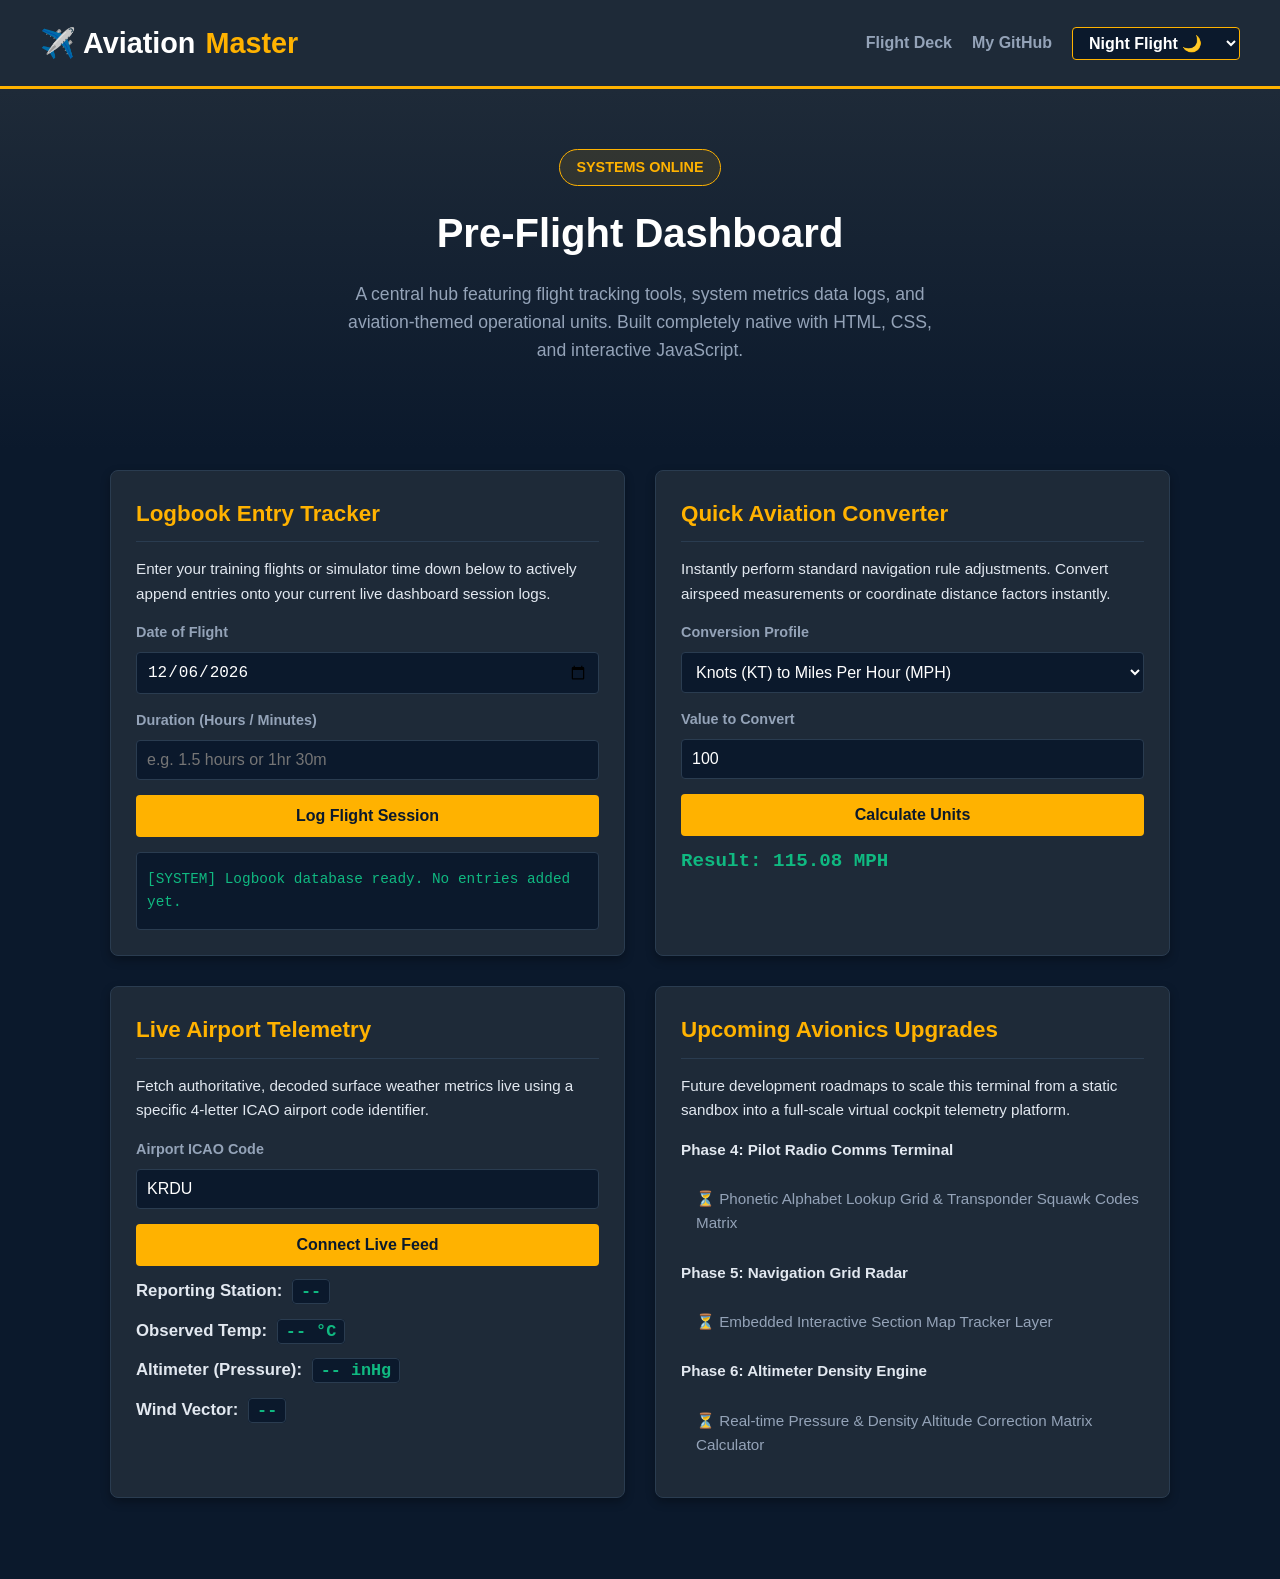
==== index.html @ 1edf4a65 "Update index.html hi" ====
<!DOCTYPE html>
<html lang="en">
<head>
    <meta charset="UTF-8">
    <meta name="viewport" content="width=device-width, initial-scale=1.0">
    <title>Aviation Master | Flight Deck</title>
    <!-- Connects your content directly to your external style.css stylesheet -->
    <link rel="stylesheet" href="style.css">
    <!-- Keep this line to show the airplane on your browser tab -->
    <link rel="icon" href="data:image/svg+xml,<svg xmlns='http://www.w3.org/2000/svg' viewBox='0 0 100 100'><text y='.9em' font-size='90'>✈️</text></svg>">
</head>
<body>
    
    <!-- Header Navigation Bar -->
    <header>
        <h1>✈️ Aviation<span>Master</span></h1>
        <nav style="display: flex; align-items: center; gap: 20px;">
            <!-- Linked to home dashboard link -->
            <a href="https://github.io" style="color: var(--text-muted); text-decoration: none; font-weight: 600;">Flight Deck</a>
            <!-- Linked directly to your real GitHub profile page -->
            <a href="https://github.com/Aviation-Master/aviation-master.github.io" target="_blank" style="color: var(--text-muted); text-decoration: none; font-weight: 600;">My GitHub</a>
            
            <select id="themeSelector" class="theme-selector" onchange="changeCockpitTheme()">
                <option value="default">Night Flight 🌙</option>
                <option value="day-vfr">Day VFR ☀️</option>
                <option value="hud-green">Tactical HUD 🟢</option>
            </select>
        </nav>
    </header>

    <!-- Hero Introduction -->
    <section class="hero">
        <div class="badge">SYSTEMS ONLINE</div>
        <h2>Pre-Flight Dashboard</h2>
        <p>A central hub featuring flight tracking tools, system metrics data logs, and aviation-themed operational units. Built completely native with HTML, CSS, and interactive JavaScript.</p>
    </section>

    <!-- Dashboard Main Grid Layout -->
    <main class="container">

        <!-- Tool 1: Flight Time Log Tracker -->
        <div class="card">
            <h3>Logbook Entry Tracker</h3>
            <p>Enter your training flights or simulator time down below to actively append entries onto your current live dashboard session logs.</p>
            
            <label for="logDate">Date of Flight</label>
            <input type="date" id="logDate">

            <label for="flightHours">Duration (Hours / Minutes)</label>
            <input type="text" id="flightHours" placeholder="e.g. 1.5 hours or 1hr 30m">

            <button onclick="addLogEntry()">Log Flight Session</button>

            <div class="log-output" id="logOutput">
                <div class="log-item">[SYSTEM] Logbook database ready. No entries added yet.</div>
            </div>
        </div>

        <!-- Tool 2: Aviation Unit Calculator Converter -->
        <div class="card">
            <h3>Quick Aviation Converter</h3>
            <p>Instantly perform standard navigation rule adjustments. Convert airspeed measurements or coordinate distance factors instantly.</p>
            
            <label for="calcType">Conversion Profile</label>
            <select id="calcType">
                <option value="ktToMph">Knots (KT) to Miles Per Hour (MPH)</option>
                <option value="nmToFt">Nautical Miles (NM) to Feet (FT)</option>
            </select>

            <label for="calcInput">Value to Convert</label>
            <input type="number" id="calcInput" placeholder="Enter number value here..." value="100">

            <button onclick="performConversion()">Calculate Units</button>

            <div class="calc-result" id="calcResult">Result: 115.08 MPH</div>
        </div>

        <!-- Tool 3: Live Telemetry Feed -->
        <div class="card">
            <h3>Live Airport Telemetry</h3>
            <p>Fetch authoritative, decoded surface weather metrics live using a specific 4-letter ICAO airport code identifier.</p>
            
            <label for="icaoInput">Airport ICAO Code</label>
            <input type="text" id="icaoInput" value="KRDU" style="text-transform: uppercase;">

            <button onclick="fetchLiveTelemetry()">Connect Live Feed</button>

            <div class="atmosphere-results">
                <p><strong>Reporting Station:</strong> <span id="stationResult" class="metric-highlight">--</span></p>
                <p><strong>Observed Temp:</strong> <span id="liveTempResult" class="metric-highlight">-- °C</span></p>
                <p><strong>Altimeter (Pressure):</strong> <span id="livePressResult" class="metric-highlight">-- inHg</span></p>
                <p><strong>Wind Vector:</strong> <span id="windResult" class="metric-highlight">--</span></p>
            </div>
        </div>
        
        <!-- Section 4: Pure Future Flight Deck Development Roadmap -->
        <div class="card">
            <h3>Upcoming Avionics Upgrades</h3>
            <p>Future development roadmaps to scale this terminal from a static sandbox into a full-scale virtual cockpit telemetry platform.</p>
            
            <div style="display: flex; flex-direction: column; gap: 10px; margin-top: 15px;">
                <p><strong>Phase 4: Pilot Radio Comms Terminal</strong></p>
                <p style="padding-left: 15px; color: var(--text-muted);">⏳ Phonetic Alphabet Lookup Grid & Transponder Squawk Codes Matrix</p>
                
                <p><strong>Phase 5: Navigation Grid Radar</strong></p>
                <p style="padding-left: 15px; color: var(--text-muted);">⏳ Embedded Interactive Section Map Tracker Layer</p>
                
                <p><strong>Phase 6: Altimeter Density Engine</strong></p>
                <p style="padding-left: 15px; color: var(--text-muted);">⏳ Real-time Pressure & Density Altitude Correction Matrix Calculator</p>
            </div>
        </div>


    </main>

        <!-- JavaScript Interactive Logic Engine -->
    <script>
        // FIXED LOCAL TIMEZONE ENGINE: Forces the calendar box to lock onto your true local clock
        const today = new Date();
        const yyyy = today.getFullYear();
        const mm = String(today.getMonth() + 1).padStart(2, '0'); 
        const dd = String(today.getDate()).padStart(2, '0');
        
        document.getElementById('logDate').value = `${yyyy}-${mm}-${dd}`;

        // Tool 1 Logic: Logbook Entries
        function addLogEntry() {
            const dateInput = document.getElementById('logDate').value;
            const hoursInput = document.getElementById('flightHours').value;
            const logOutput = document.getElementById('logOutput');

            if (!hoursInput) {
                alert('Please enter a duration!');
                return;
            }

            if (logOutput.innerText.includes("No entries added yet")) {
                logOutput.innerHTML = '';
            }

            const entry = document.createElement('div');
            entry.className = 'log-item';
            entry.innerText = `[LOGGED] ${dateInput} | Duration: ${hoursInput}`;
            
            logOutput.insertBefore(entry, logOutput.firstChild);
            document.getElementById('flightHours').value = '';
        }

        // Tool 2 Logic: Unit Conversions
        function performConversion() {
            const type = document.getElementById('calcType').value;
            const inputVal = parseFloat(document.getElementById('calcInput').value);
            const resultDiv = document.getElementById('calcResult');

            if (isNaN(inputVal)) {
                resultDiv.innerText = "Please enter a valid number";
                return;
            }

            if (type === 'ktToMph') {
                const mph = (inputVal * 1.15078).toFixed(2);
                resultDiv.innerText = `Result: ${mph} MPH`;
            } else if (type === 'nmToFt') {
                const feet = (inputVal * 6076.115).toFixed(2);
                resultDiv.innerText = `Result: ${feet} FT`;
            }
        }

        // Tool 3 Logic: Clean Open Data Feed
        async function fetchLiveTelemetry() {
            const icao = document.getElementById('icaoInput').value.trim().toUpperCase();
            const stationDiv = document.getElementById('stationResult');
            const tempDiv = document.getElementById('liveTempResult');
            const pressDiv = document.getElementById('livePressResult');
            const windDiv = document.getElementById('windResult');

            if (icao.length !== 4) {
                alert('Please enter a valid 4-letter ICAO airport code (e.g., KRDU)!');
                return;
            }

            stationDiv.innerText = "CONNECTING...";

            const airportDatabase = {
                'KRDU': { lat: 35.8776, lon: -78.7875 },
                'KJFK': { lat: 40.6398, lon: -73.7789 },
                'KLAX': { lat: 33.9416, lon: -118.4085 },
                'KORD': { lat: 41.9742, lon: -87.9073 },
                'KATL': { lat: 33.6407, lon: -84.4277 }
            };

            const coords = airportDatabase[icao];

            if (!coords) {
                stationDiv.innerText = "NOT IN DATABASE";
                alert(`Station ${icao} is outside our current geolocation database. Please use KRDU, KJFK, KLAX, KORD, or KATL.`);
                return;
            }

            try {
                // FIXED: Explicitly corrected template literal variable matching endpoints
                const url = `https://api.open-meteo.com/v1/forecast?latitude=${coords.lat}&longitude=${coords.lon}&current=temperature_2m,surface_pressure,wind_speed_10m,wind_direction_10m`;
                const response = await fetch(url);
                
                if (!response.ok) throw new Error('Data pipeline dropped');
                
                const data = await response.json();
                
                if (!data || !data.current) {
                    throw new Error('Data payload missing');
                }

                const current = data.current;
                stationDiv.innerText = icao;
                
                if (current.temperature_2m !== undefined && current.temperature_2m !== null) {
                    tempDiv.innerText = `${current.temperature_2m.toFixed(1)} °C`;
                } else {
                    tempDiv.innerText = "N/A";
                }
                
                if (current.surface_pressure !== undefined && current.surface_pressure !== null) {
                    const inHg = (current.surface_pressure * 0.02953).toFixed(2);
                    pressDiv.innerText = `${inHg} inHg`;
                } else {
                    pressDiv.innerText = "N/A";
                }
                
                if (current.wind_speed_10m !== undefined && current.wind_speed_10m !== null) {
                    const kph = current.wind_speed_10m;
                    if (kph === 0) {
                        windDiv.innerText = "Calm";
                    } else {
                        const knots = (kph * 0.539957).toFixed(0);
                        const heading = current.wind_direction_10m !== undefined ? `${current.wind_direction_10m}°` : "VRB";
                        windDiv.innerText = `${heading} @ ${knots} KT`;
                    }
                } else {
                    windDiv.innerText = "N/A";
                }

            } catch (error) {
                console.error('Telemetry stream failed:', error);
                stationDiv.innerText = "ERROR";
                alert('Failed to connect to the live data stream. Verify your connection or retry.');
            }
        }
        
        // Phase 3 Theme Logic Matrix Trigger
        function changeCockpitTheme() {
            const selectedTheme = document.getElementById('themeSelector').value;
            if (selectedTheme === 'default') {
                document.documentElement.removeAttribute('data-theme');
            } else {
                document.documentElement.setAttribute('data-theme', selectedTheme);
            }
        }

    </script>
</body>
</html>
---- style.css ----
/* Aviation Cockpit Theme Control Matrix */
:root {
    --midnight-blue: #0b192c;
    --cockpit-charcoal: #1e2a38;
    --instrument-gold: #ffb200;
    --steel-gray: #e2e8f0;
    --cloud-white: #ffffff;
    --text-muted: #94a3b8;
    --card-border: #2a3c50;
}

/* Day VFR Color Profile overrides */
[data-theme="day-vfr"] {
    --midnight-blue: #f0f4f8;
    --cockpit-charcoal: #ffffff;
    --instrument-gold: #0066cc;
    --steel-gray: #1e293b;
    --cloud-white: #0f172a;
    --text-muted: #64748b;
    --card-border: #cbd5e1;
}

/* Tactical HUD Color Profile overrides */
[data-theme="hud-green"] {
    --midnight-blue: #0c0f0d;
    --cockpit-charcoal: #141a16;
    --instrument-gold: #00ff66;
    --steel-gray: #a3e635;
    --cloud-white: #39ff14;
    --text-muted: #4ade80;
    --card-border: #004d1a;
}

* {
    box-sizing: border-box;
    margin: 0;
    padding: 0;
}

body {
    background-color: var(--midnight-blue);
    color: var(--cloud-white);
    font-family: 'Segoe UI', -apple-system, BlinkMacSystemFont, Roboto, sans-serif;
    line-height: 1.6;
    padding-bottom: 60px;
    transition: background-color 0.3s ease, color 0.3s ease;
}

/* Navigation Header Styling */
header {
    background-color: var(--cockpit-charcoal);
    border-bottom: 3px solid var(--instrument-gold);
    padding: 20px 40px;
    display: flex;
    justify-content: space-between;
    align-items: center;
    transition: background-color 0.3s ease, border-color 0.3s ease;
}

header h1 {
    font-size: 1.8rem;
    color: var(--cloud-white);
    display: flex;
    align-items: center;
    gap: 10px;
}

header h1 span {
    color: var(--instrument-gold);
}

.theme-selector {
    background-color: var(--midnight-blue);
    color: var(--cloud-white);
    border: 1px solid var(--instrument-gold);
    padding: 6px 12px;
    border-radius: 4px;
    font-weight: 600;
    cursor: pointer;
    width: auto;
    margin-bottom: 0;
}

/* Main Layout Hero Styling */
.hero {
    text-align: center;
    padding: 60px 20px;
    background: linear-gradient(180deg, var(--cockpit-charcoal) 0%, var(--midnight-blue) 100%);
}

.hero h2 {
    font-size: 2.5rem;
    margin-bottom: 15px;
}

.hero p {
    color: var(--text-muted);
    max-width: 600px;
    margin: 0 auto 25px auto;
    font-size: 1.1rem;
}

.badge {
    background-color: rgba(255, 178, 0, 0.1);
    color: var(--instrument-gold);
    padding: 6px 16px;
    border-radius: 20px;
    font-weight: bold;
    font-size: 0.9rem;
    display: inline-block;
    margin-bottom: 15px;
    border: 1px solid var(--instrument-gold);
}

/* Grid Container for Layout Panels */
.container {
    max-width: 1100px;
    margin: 0 auto;
    padding: 20px;
    display: grid;
    grid-template-columns: 1fr 1fr;
    gap: 30px;
}

@media (max-width: 768px) {
    .container {
        grid-template-columns: 1fr;
    }
}

/* Dashboard Information Cards */
.card {
    background-color: var(--cockpit-charcoal);
    border-radius: 8px;
    padding: 25px;
    border: 1px solid var(--card-border);
    box-shadow: 0 4px 10px rgba(0,0,0,0.3);
    transition: background-color 0.3s ease, border-color 0.3s ease;
}

.card h3 {
    color: var(--instrument-gold);
    margin-bottom: 15px;
    font-size: 1.4rem;
    border-bottom: 1px solid var(--card-border);
    padding-bottom: 10px;
}

.card p {
    color: var(--steel-gray);
    margin-bottom: 15px;
    font-size: 0.95rem;
}

/* Form and Interactive Elements UI */
label {
    display: block;
    margin-bottom: 8px;
    font-weight: 600;
    font-size: 0.9rem;
    color: var(--text-muted);
}

input, select {
    width: 100%;
    padding: 10px;
    background-color: var(--midnight-blue);
    border: 1px solid var(--card-border);
    color: var(--cloud-white);
    border-radius: 4px;
    margin-bottom: 15px;
    font-size: 1rem;
    transition: background-color 0.3s ease, border-color 0.3s ease;
}

input:focus, select:focus {
    outline: none;
    border-color: var(--instrument-gold);
}

button {
    width: 100%;
    background-color: var(--instrument-gold);
    color: #0b192c;
    border: none;
    padding: 12px;
    font-weight: bold;
    font-size: 1rem;
    border-radius: 4px;
    cursor: pointer;
    transition: background-color 0.2s, color 0.2s;
}

button:hover {
    filter: brightness(0.9);
}

/* Data Log Area Output Styling */
.log-output {
    margin-top: 15px;
    max-height: 150px;
    overflow-y: auto;
    background-color: var(--midnight-blue);
    padding: 10px;
    border-radius: 4px;
    border: 1px solid var(--card-border);
}

.log-item {
    font-family: monospace;
    font-size: 0.9rem;
    border-bottom: 1px solid var(--card-border);
    padding: 5px 0;
    color: #10b981;
}

.log-item:last-child {
    border-bottom: none;
}

.calc-result {
    font-size: 1.2rem;
    font-weight: bold;
    color: #10b981;
    margin-top: 10px;
    font-family: monospace;
}

/* Custom Atmosphere Interactive Metrics Layout */
.atmosphere-results p {
    margin: 12px 0 !important;
    font-size: 1.05rem !important;
}

.metric-highlight {
    color: #10b981;
    font-family: monospace;
    font-weight: bold;
    background-color: var(--midnight-blue);
    padding: 2px 8px;
    border-radius: 4px;
    border: 1px solid var(--card-border);
    margin-left: 5px;
}
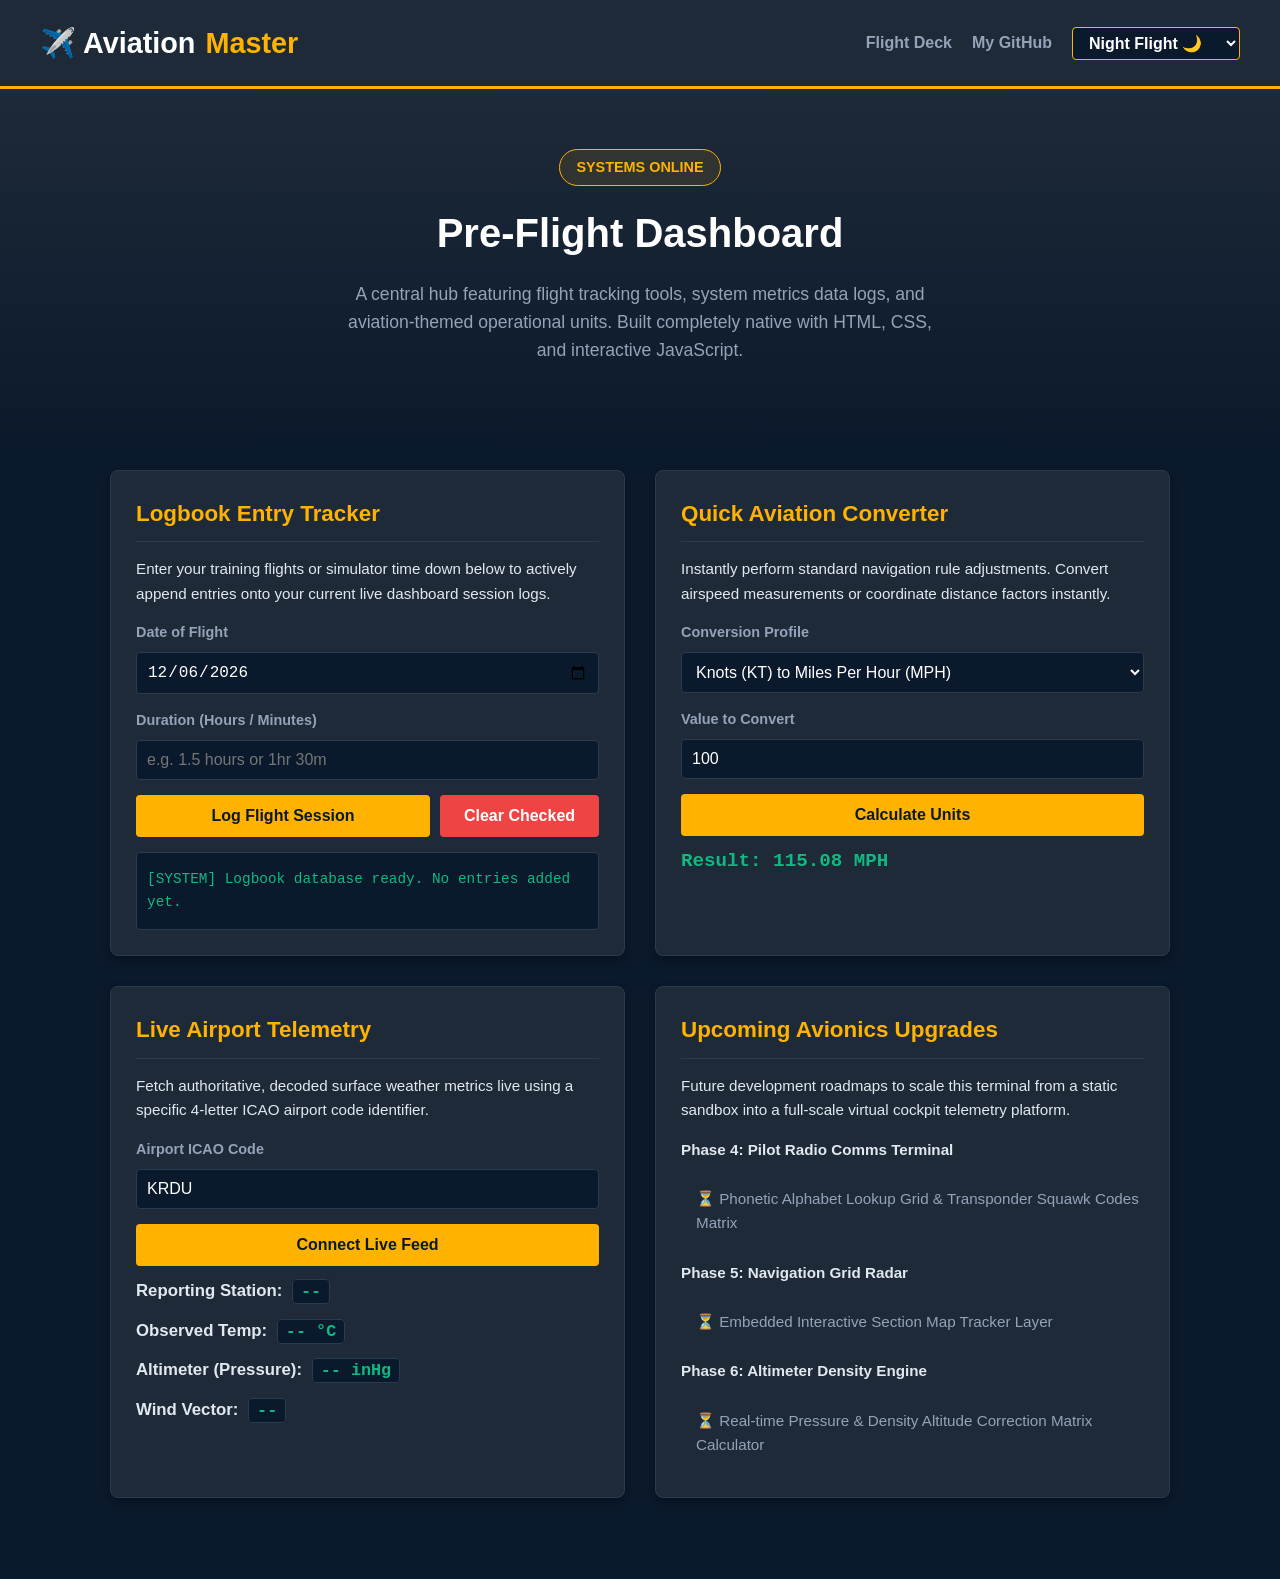
==== commit 9b7191be: "Update index.html hi" ====
--- a/index.html
+++ b/index.html
@@ -38,7 +38,7 @@
     <!-- Dashboard Main Grid Layout -->
     <main class="container">
 
-        <!-- Tool 1: Flight Time Log Tracker -->
+        <!-- Tool 1: Flight Time Log Tracker (With Permanent Memory & Selective Clear Engine) -->
         <div class="card">
             <h3>Logbook Entry Tracker</h3>
             <p>Enter your training flights or simulator time down below to actively append entries onto your current live dashboard session logs.</p>
@@ -49,10 +49,14 @@
             <label for="flightHours">Duration (Hours / Minutes)</label>
             <input type="text" id="flightHours" placeholder="e.g. 1.5 hours or 1hr 30m">
 
-            <button onclick="addLogEntry()">Log Flight Session</button>
+            <!-- Side-by-side action buttons -->
+            <div style="display: flex; gap: 10px; margin-bottom: 15px;">
+                <button onclick="addLogEntry()" style="flex: 2;">Log Flight Session</button>
+                <button onclick="clearSelectedLogs()" style="flex: 1; background-color: #ef4444; color: white;">Clear Checked</button>
+            </div>
 
             <div class="log-output" id="logOutput">
-                <div class="log-item">[SYSTEM] Logbook database ready. No entries added yet.</div>
+                <div class="log-item" id="defaultLogMessage">[SYSTEM] Logbook database ready. No entries added yet.</div>
             </div>
         </div>
 
@@ -123,7 +127,10 @@
         
         document.getElementById('logDate').value = `${yyyy}-${mm}-${dd}`;
 
-        // Tool 1 Logic: Logbook Entries
+        // Run this immediately on page load to restore saved flights from local browser memory
+        loadSavedLogbook();
+
+        // Tool 1 Logic: Logbook Entries (Generates an active checkbox wrapper for every item)
         function addLogEntry() {
             const dateInput = document.getElementById('logDate').value;
             const hoursInput = document.getElementById('flightHours').value;
@@ -134,16 +141,93 @@
                 return;
             }
 
-            if (logOutput.innerText.includes("No entries added yet")) {
-                logOutput.innerHTML = '';
-            }
-
-            const entry = document.createElement('div');
-            entry.className = 'log-item';
-            entry.innerText = `[LOGGED] ${dateInput} | Duration: ${hoursInput}`;
-            
-            logOutput.insertBefore(entry, logOutput.firstChild);
+            // Remove placeholder message element if it exists
+            const defaultMsg = document.getElementById('defaultLogMessage');
+            if (defaultMsg) {
+                defaultMsg.remove();
+            }
+
+            const logText = `[LOGGED] ${dateInput} | Duration: ${hoursInput}`;
+
+            // 1. Create a structured container with an embedded check switch
+            const entryRow = document.createElement('div');
+            entryRow.className = 'log-item';
+            entryRow.style.display = 'flex';
+            entryRow.style.alignItems = 'center';
+            entryRow.style.gap = '10px';
+            
+            // Build the checkbox element layout structure
+            entryRow.innerHTML = `
+                <input type="checkbox" class="log-clear-chk" style="width: auto; margin-bottom: 0; cursor: pointer;">
+                <span class="log-text-data">${logText}</span>
+            `;
+            
+            logOutput.insertBefore(entryRow, logOutput.firstChild);
+
+            // 2. Write the entry straight to the browser's disk array data layer (Permanent Storage)
+            let savedLogs = JSON.parse(localStorage.getItem('aviationLogbook')) || [];
+            savedLogs.unshift(logText); // Keep newest items on top
+            localStorage.setItem('aviationLogbook', JSON.stringify(savedLogs));
+
             document.getElementById('flightHours').value = '';
+        }
+
+        // Database Loader: Re-builds checkable elements from your hard drive memory on startup
+        function loadSavedLogbook() {
+            const logOutput = document.getElementById('logOutput');
+            const savedLogs = JSON.parse(localStorage.getItem('aviationLogbook')) || [];
+
+            if (savedLogs.length > 0) {
+                logOutput.innerHTML = ''; // Clear default system block
+                savedLogs.forEach(logText => {
+                    const entryRow = document.createElement('div');
+                    entryRow.className = 'log-item';
+                    entryRow.style.display = 'flex';
+                    entryRow.style.alignItems = 'center';
+                    entryRow.style.gap = '10px';
+                    
+                    entryRow.innerHTML = `
+                        <input type="checkbox" class="log-clear-chk" style="width: auto; margin-bottom: 0; cursor: pointer;">
+                        <span class="log-text-data">${logText}</span>
+                    `;
+                    logOutput.appendChild(entryRow);
+                });
+            }
+        }
+
+        // Selective Deletion Loop Engine: Re-indexes database entries based on check parameters
+        function clearSelectedLogs() {
+            const logOutput = document.getElementById('logOutput');
+            const rows = logOutput.querySelectorAll('.log-item');
+            
+            let updatedLogsArray = [];
+            let checkCount = 0;
+
+            // Loop through your screen elements list to safely verify constraints
+            rows.forEach(row => {
+                const chk = row.querySelector('.log-clear-chk');
+                // If it isn't checked, keep it in our system array memory layer
+                if (chk && !chk.checked) {
+                    const textNode = row.querySelector('.log-text-data');
+                    if (textNode) updatedLogsArray.push(textNode.innerText);
+                } else if (chk && chk.checked) {
+                    checkCount++;
+                    row.remove(); // Safely pull it straight off your browser screen DOM tracking tree
+                }
+            });
+
+            if (checkCount === 0) {
+                alert('Please check the box next to the flight logs you wish to delete first!');
+                return;
+            }
+
+            // Sync the updated collection file array back to your local hard drive cache space
+            localStorage.setItem('aviationLogbook', JSON.stringify(updatedLogsArray));
+
+            // If you delete absolutely every row, automatically restore the original system banner message
+            if (updatedLogsArray.length === 0) {
+                logOutput.innerHTML = '<div class="log-item" id="defaultLogMessage">[SYSTEM] Logbook database ready. No entries added yet.</div>';
+            }
         }
 
         // Tool 2 Logic: Unit Conversions
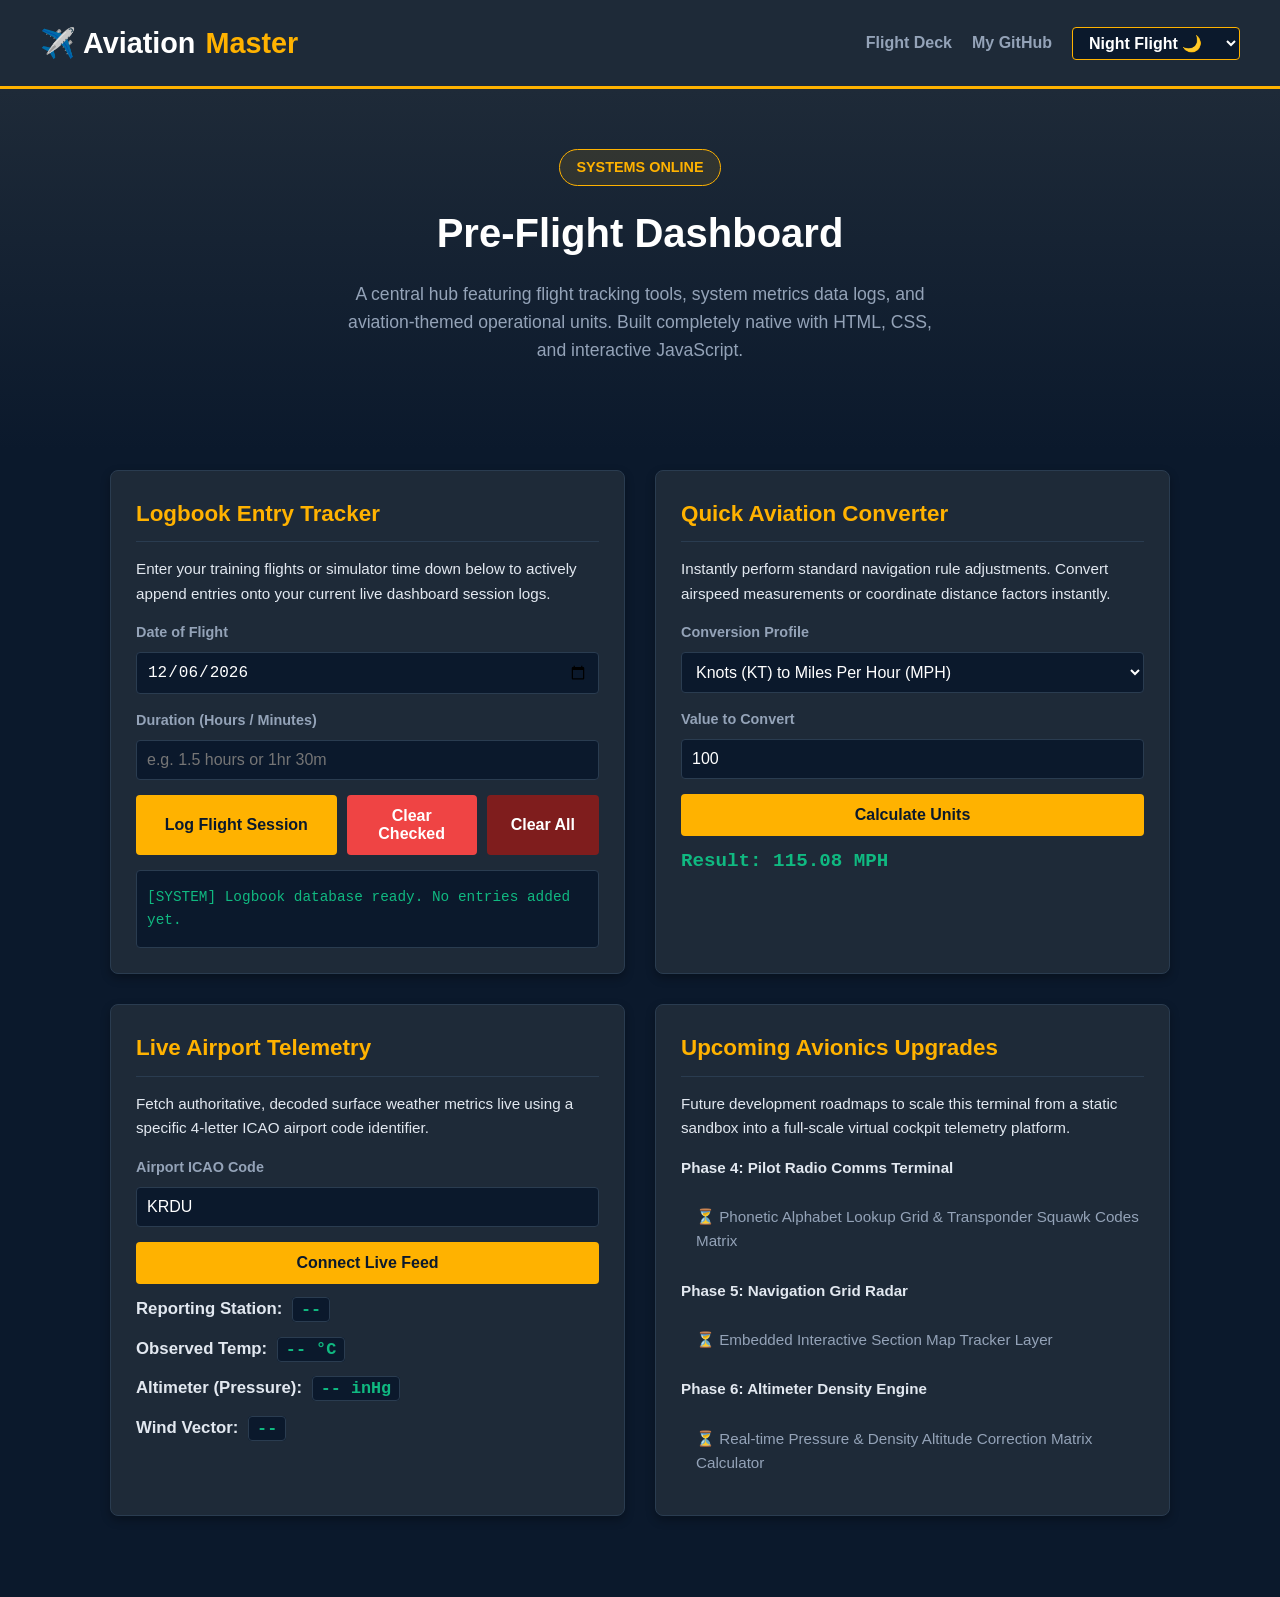
==== commit 8a506218: "Update index.html hi" ====
--- a/index.html
+++ b/index.html
@@ -47,12 +47,13 @@
             <input type="date" id="logDate">
 
             <label for="flightHours">Duration (Hours / Minutes)</label>
-            <input type="text" id="flightHours" placeholder="e.g. 1.5 hours or 1hr 30m">
-
-            <!-- Side-by-side action buttons -->
+            <input type="text" id="flightHours" placeholder="e.g. 1.5 hours or 1hr 30m" onfocus="this.select()">
+
+            <!-- Three side-by-side action buttons -->
             <div style="display: flex; gap: 10px; margin-bottom: 15px;">
                 <button onclick="addLogEntry()" style="flex: 2;">Log Flight Session</button>
-                <button onclick="clearSelectedLogs()" style="flex: 1; background-color: #ef4444; color: white;">Clear Checked</button>
+                <button onclick="clearSelectedLogs()" style="flex: 1.2; background-color: #ef4444; color: white;">Clear Checked</button>
+                <button onclick="clearAllLogs()" style="flex: 1; background-color: #7f1d1d; color: white;">Clear All</button>
             </div>
 
             <div class="log-output" id="logOutput">
@@ -72,7 +73,7 @@
             </select>
 
             <label for="calcInput">Value to Convert</label>
-            <input type="number" id="calcInput" placeholder="Enter number value here..." value="100">
+            <input type="number" id="calcInput" placeholder="Enter number value here..." value="100" onfocus="this.select()">
 
             <button onclick="performConversion()">Calculate Units</button>
 
@@ -85,7 +86,7 @@
             <p>Fetch authoritative, decoded surface weather metrics live using a specific 4-letter ICAO airport code identifier.</p>
             
             <label for="icaoInput">Airport ICAO Code</label>
-            <input type="text" id="icaoInput" value="KRDU" style="text-transform: uppercase;">
+            <input type="text" id="icaoInput" value="KRDU" style="text-transform: uppercase;" onfocus="this.select()">
 
             <button onclick="fetchLiveTelemetry()">Connect Live Feed</button>
 
@@ -330,16 +331,72 @@
             }
         }
         
-        // Phase 3 Theme Logic Matrix Trigger
+                // Phase 3 Theme Logic Matrix Trigger (With Persistent Memory Storage)
         function changeCockpitTheme() {
             const selectedTheme = document.getElementById('themeSelector').value;
+            
             if (selectedTheme === 'default') {
                 document.documentElement.removeAttribute('data-theme');
+                localStorage.setItem('cockpitThemeSetting', 'default');
             } else {
                 document.documentElement.setAttribute('data-theme', selectedTheme);
-            }
-        }
-
-    </script>
-</body>
+                localStorage.setItem('cockpitThemeSetting', selectedTheme);
+            }
+        }
+
+                // Run this immediately on page load to restore your favorite saved cockpit style
+        function loadSavedCockpitTheme() { 
+            const savedTheme = localStorage.getItem('cockpitThemeSetting'); 
+            if (savedTheme && savedTheme !== 'default') { 
+                document.getElementById('themeSelector').value = savedTheme; 
+                document.documentElement.setAttribute('data-theme', savedTheme); 
+            } 
+        } 
+        
+        // Initialize the theme state on load trigger 
+        loadSavedCockpitTheme();
+
+        // ========================================================
+        // KEYBOARD SHORTCUTS ENGINE INSIDE YOUR FILE
+        // ========================================================
+        
+        // 1. Listen inside the Logbook Duration entry box
+        document.getElementById('flightHours').addEventListener('keypress', function(event) {
+            if (event.key === 'Enter') {
+                event.preventDefault(); 
+                addLogEntry(); 
+            }
+        });
+
+        // 2. Listen inside the Quick Aviation Unit Converter entry box
+        document.getElementById('calcInput').addEventListener('keypress', function(event) {
+            if (event.key === 'Enter') {
+                event.preventDefault();
+                performConversion(); 
+            }
+        });
+
+        // 3. Listen inside the Live Airport Telemetry ICAO entry box
+        document.getElementById('icaoInput').addEventListener('keypress', function(event) {
+            if (event.key === 'Enter') {
+                event.preventDefault();
+                fetchLiveTelemetry(); 
+            }
+        });
+        // Permanent Wipe Engine: Clears the screen and empties browser disk storage entirely
+        function clearAllLogs() {
+            // Ask for confirmation so you don't accidentally wipe your logs mid-flight
+            if (confirm("Are you sure you want to permanently clear your entire flight logbook history?")) {
+                const logOutput = document.getElementById('logOutput');
+                
+                // 1. Wipe the browser's local hard drive memory key
+                localStorage.removeItem('aviationLogbook');
+                
+                // 2. Restore the original clean system banner message onto the screen
+                logOutput.innerHTML = '<div class="log-item" id="defaultLogMessage">[SYSTEM] Logbook database ready. No entries added yet.</div>';
+            }
+        }
+
+    </script> 
+</body> 
 </html>
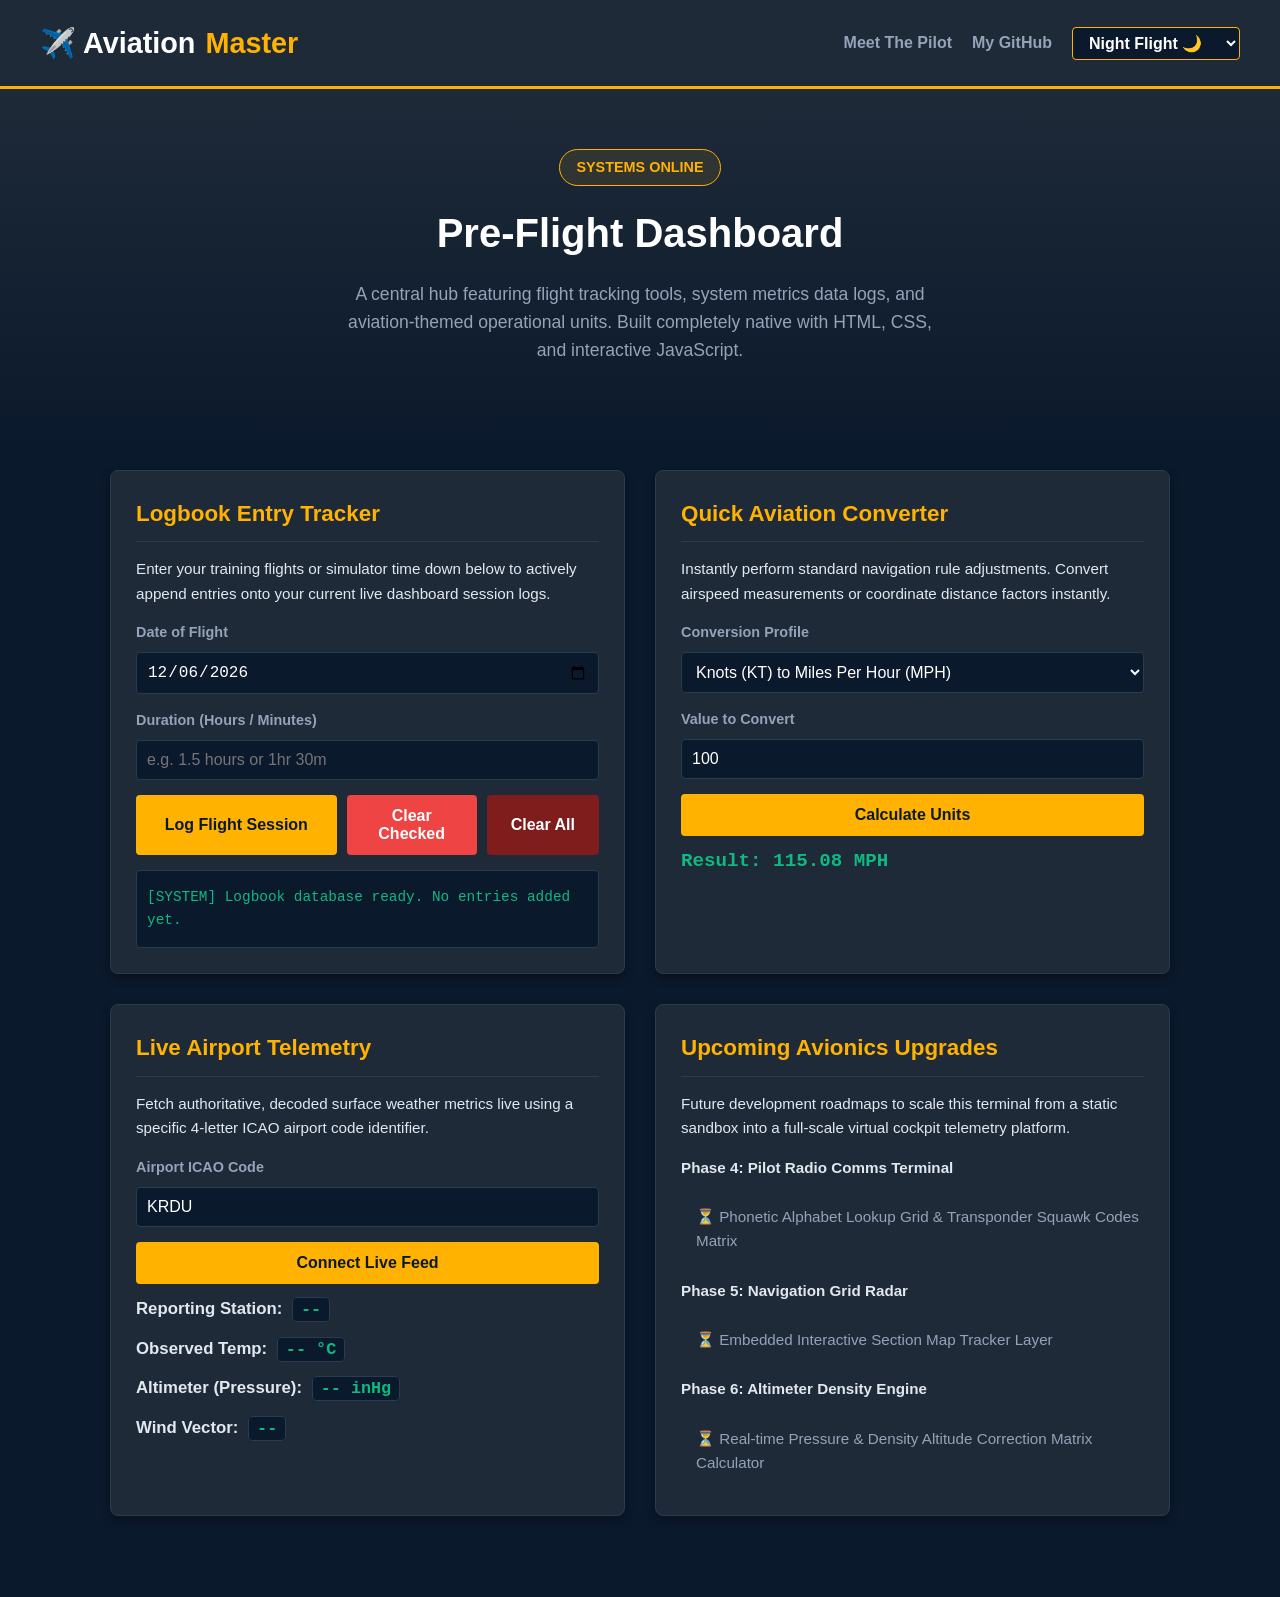
==== commit 0c402603: "Update index.html" ====
--- a/index.html
+++ b/index.html
@@ -16,7 +16,7 @@
         <h1>✈️ Aviation<span>Master</span></h1>
         <nav style="display: flex; align-items: center; gap: 20px;">
             <!-- Linked to home dashboard link -->
-            <a href="https://github.io" style="color: var(--text-muted); text-decoration: none; font-weight: 600;">Flight Deck</a>
+            <a href="about.html" style="color: var(--text-muted); text-decoration: none; font-weight: 600;">Meet The Pilot</a>
             <!-- Linked directly to your real GitHub profile page -->
             <a href="https://github.com/Aviation-Master/aviation-master.github.io" target="_blank" style="color: var(--text-muted); text-decoration: none; font-weight: 600;">My GitHub</a>
             
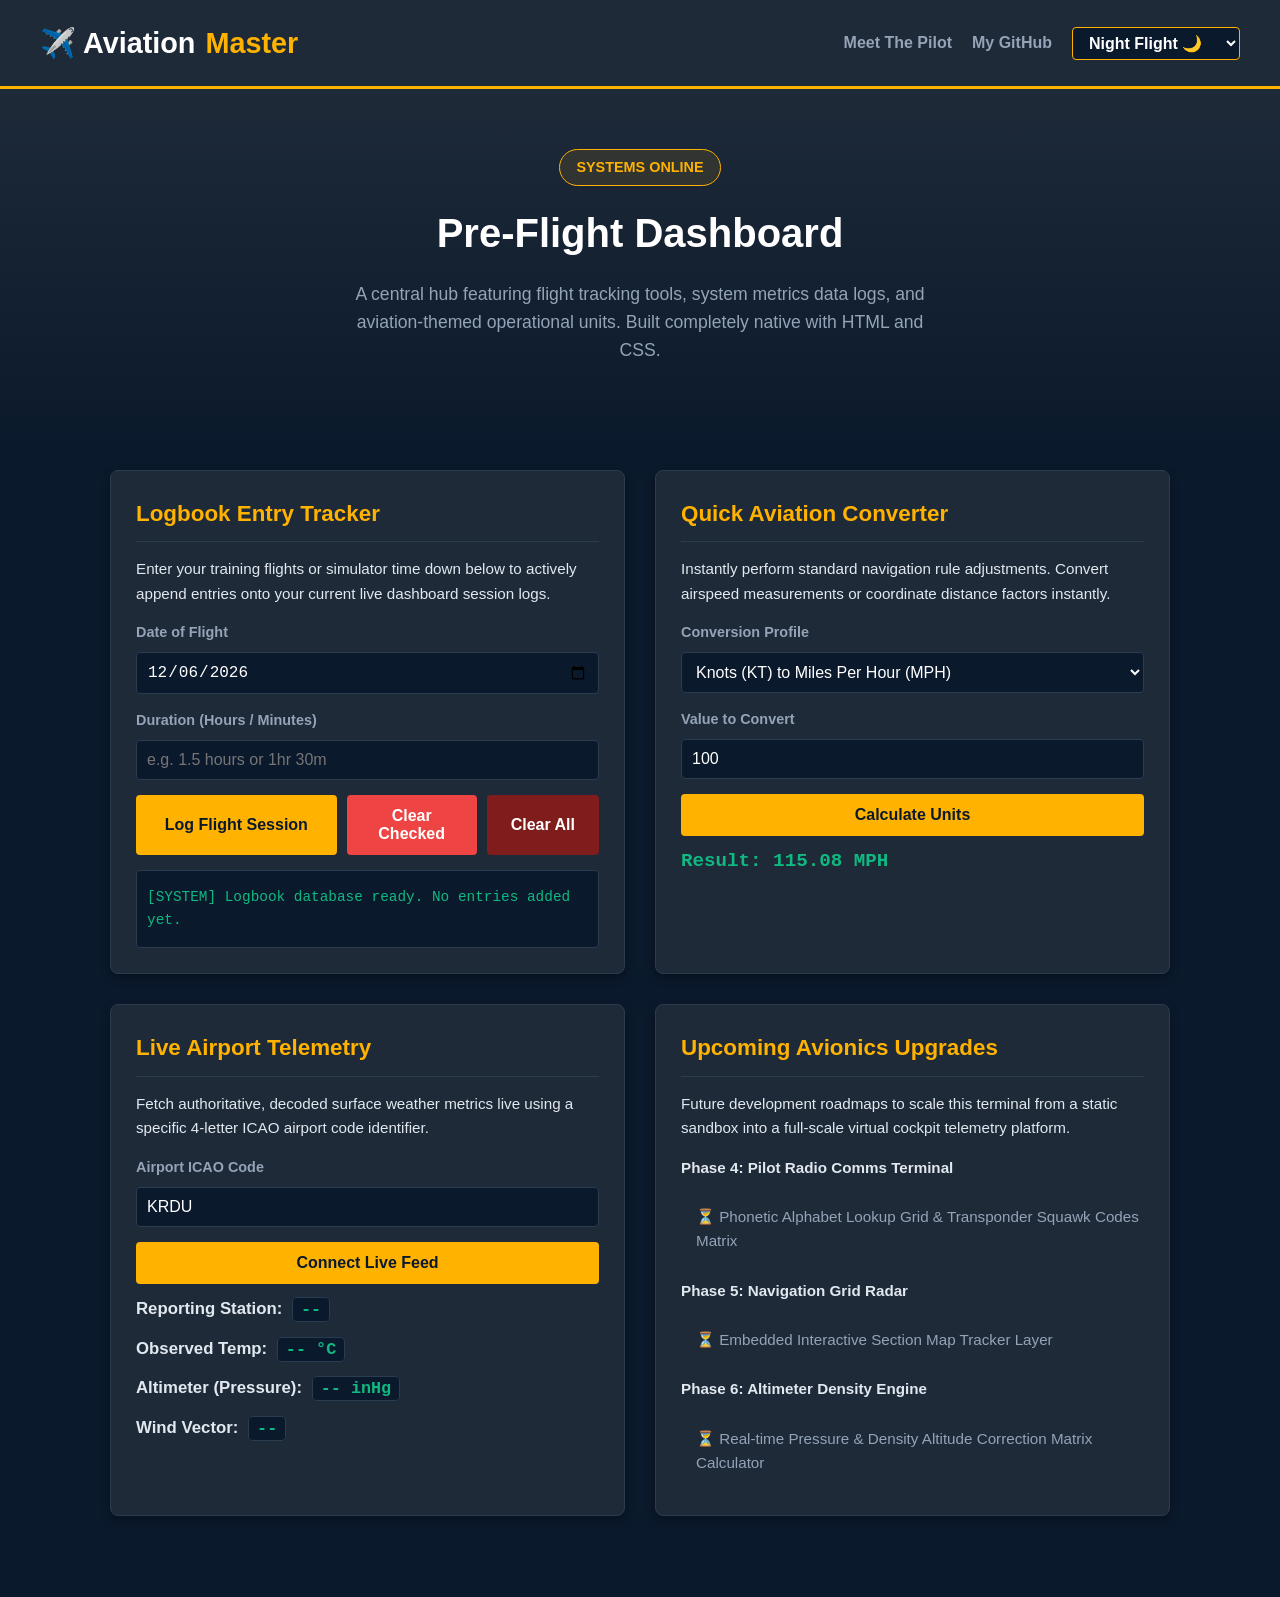
==== commit 89163f9c: "Update index.html" ====
--- a/index.html
+++ b/index.html
@@ -32,7 +32,7 @@
     <section class="hero">
         <div class="badge">SYSTEMS ONLINE</div>
         <h2>Pre-Flight Dashboard</h2>
-        <p>A central hub featuring flight tracking tools, system metrics data logs, and aviation-themed operational units. Built completely native with HTML, CSS, and interactive JavaScript.</p>
+        <p>A central hub featuring flight tracking tools, system metrics data logs, and aviation-themed operational units. Built completely native with HTML and CSS.</p>
     </section>
 
     <!-- Dashboard Main Grid Layout -->
